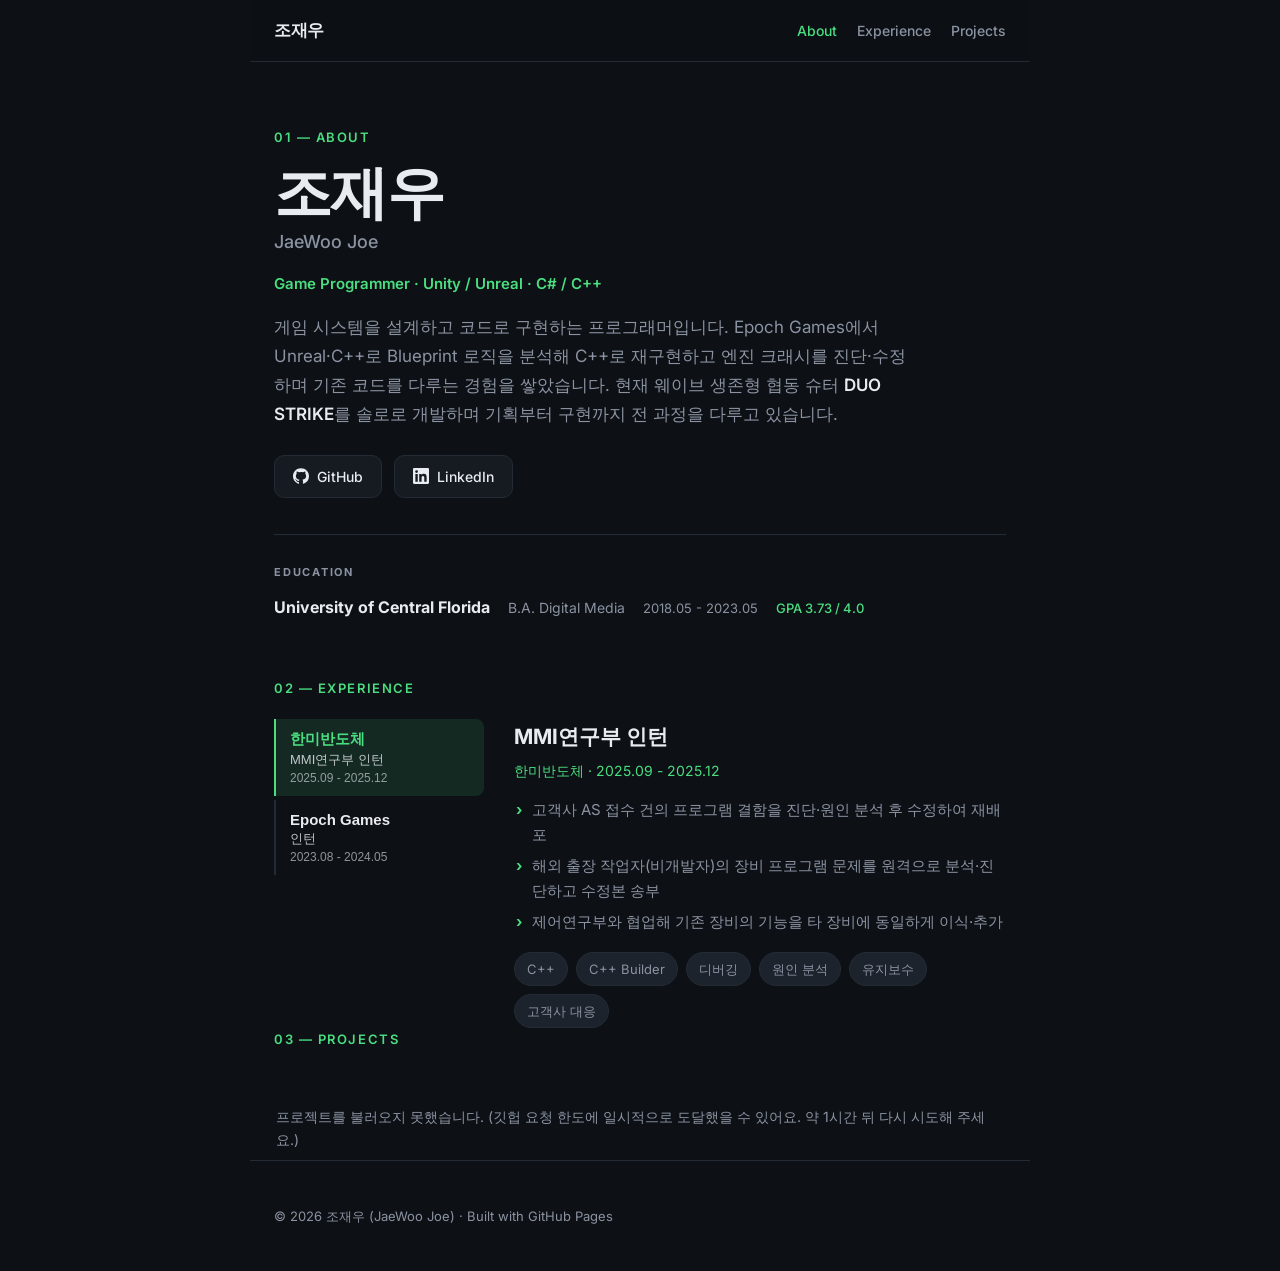
==== index.html @ b23fa03a "Add files via upload" ====
<!DOCTYPE html>
<html lang="ko" data-theme="dark">
<head>
  <meta charset="UTF-8">
  <meta name="viewport" content="width=device-width, initial-scale=1.0">
  <title>조재우 JaeWoo Joe | Game Programmer</title>
  <link rel="preconnect" href="https://fonts.googleapis.com">
  <link rel="preconnect" href="https://fonts.gstatic.com" crossorigin>
  <link href="https://fonts.googleapis.com/css2?family=Inter:wght@400;500;600;700;800&display=swap" rel="stylesheet">
  <link rel="stylesheet" href="style.css">
</head>
<body>

  <!-- 상단 고정 메뉴 -->
  <nav class="topnav">
    <span class="brand">조재우</span>
    <div class="nav-right">
      <div class="navlinks">
        <a href="#about">About</a>
        <a href="#experience">Experience</a>
        <a href="#projects">Projects</a>
      </div>
    </div>
  </nav>

  <main>

    <!-- 01 ABOUT -->
    <header class="hero" id="about">
      <p class="eyebrow">01 — About</p>
      <h1>조재우</h1>
      <p class="enname">JaeWoo Joe</p>
      <p class="role">Game Programmer · Unity / Unreal · C# / C++</p>
      <p class="tagline">
        게임 시스템을 설계하고 코드로 구현하는 프로그래머입니다. Epoch Games에서
        Unreal·C++로 Blueprint 로직을 분석해 C++로 재구현하고 엔진 크래시를 진단·수정하며
        기존 코드를 다루는 경험을 쌓았습니다. 현재 웨이브 생존형 협동 슈터 <strong>DUO STRIKE</strong>를
        솔로로 개발하며 기획부터 구현까지 전 과정을 다루고 있습니다.
      </p>
      <div class="links">
        <a href="https://github.com/joejw7554" target="_blank">
          <svg viewBox="0 0 24 24" width="16" height="16" fill="currentColor"><path d="M12 .5C5.37.5 0 5.78 0 12.29c0 5.2 3.44 9.6 8.21 11.16.6.11.82-.25.82-.56 0-.28-.01-1.02-.02-2-3.34.71-4.04-1.58-4.04-1.58-.55-1.37-1.34-1.74-1.34-1.74-1.09-.73.08-.72.08-.72 1.21.08 1.84 1.22 1.84 1.22 1.07 1.8 2.81 1.28 3.5.98.11-.76.42-1.28.76-1.57-2.67-.3-5.47-1.31-5.47-5.84 0-1.29.47-2.34 1.24-3.17-.12-.3-.54-1.52.12-3.16 0 0 1.01-.32 3.3 1.21a11.6 11.6 0 0 1 3-.4c1.02 0 2.05.13 3 .4 2.29-1.53 3.3-1.21 3.3-1.21.66 1.64.24 2.86.12 3.16.77.83 1.24 1.88 1.24 3.17 0 4.54-2.81 5.53-5.49 5.83.43.37.81 1.1.81 2.22 0 1.6-.01 2.89-.01 3.28 0 .31.21.68.83.56A12.3 12.3 0 0 0 24 12.29C24 5.78 18.63.5 12 .5z"/></svg>
          GitHub
        </a>
        <a href="https://www.linkedin.com/in/jaewoojoe/" target="_blank">
          <svg viewBox="0 0 24 24" width="16" height="16" fill="currentColor"><path d="M20.45 20.45h-3.56v-5.57c0-1.33-.02-3.04-1.85-3.04-1.85 0-2.13 1.45-2.13 2.94v5.67H9.35V9h3.41v1.56h.05c.48-.9 1.64-1.85 3.37-1.85 3.6 0 4.27 2.37 4.27 5.45v6.29zM5.34 7.43a2.06 2.06 0 1 1 0-4.13 2.06 2.06 0 0 1 0 4.13zM7.12 20.45H3.56V9h3.56v11.45zM22.22 0H1.77C.79 0 0 .77 0 1.72v20.56C0 23.23.79 24 1.77 24h20.45c.98 0 1.78-.77 1.78-1.72V1.72C24 .77 23.2 0 22.22 0z"/></svg>
          LinkedIn
        </a>
      </div>

      <div class="edu-row">
        <h3 class="block-label">Education</h3>
        <div class="edu-item">
          <span class="edu-school">University of Central Florida</span>
          <span class="edu-degree">B.A. Digital Media</span>
          <span class="edu-date">2018.05 - 2023.05</span>
          <span class="edu-gpa">GPA 3.73 / 4.0</span>
        </div>
      </div>
    </header>

    <!-- 대표 작품 (클릭 시 프로젝트 팝업) -->
    <section class="featured" id="featured" style="display:none">
      <p class="eyebrow">Featured Project</p>
      <button class="featured-card" id="featuredCard">
        <div class="featured-art">
          <img src="https://raw.githubusercontent.com/joejw7554/2606_Project_DuoStrike/main/images/duostrike.png" alt="DUO STRIKE" onerror="this.remove()">
          <span>DUO STRIKE</span>
        </div>
        <div class="featured-info">
          <h3>DUO STRIKE</h3>
          <p>웨이브 생존형 협동 슈터 — 기획부터 구현까지 직접 진행하는 대표 프로젝트.</p>
          <span class="featured-cta">프로젝트 상세 보기 →</span>
        </div>
      </button>
    </section>

    <!-- 02 EXPERIENCE -->
    <section id="experience">
      <p class="eyebrow">02 — Experience</p>
      <div class="exp-layout">
        <div class="exp-list">
          <button class="exp-tab active" data-target="exp-hanmi">
            <span class="exp-tab-org">한미반도체</span>
            <span class="exp-tab-role">MMI연구부 인턴</span>
            <span class="exp-tab-date">2025.09 - 2025.12</span>
          </button>
          <button class="exp-tab" data-target="exp-epoch">
            <span class="exp-tab-org">Epoch Games</span>
            <span class="exp-tab-role">인턴</span>
            <span class="exp-tab-date">2023.08 - 2024.05</span>
          </button>
        </div>

        <div class="exp-detail">
          <div class="exp-panel active" id="exp-hanmi">
            <h3>MMI연구부 인턴</h3>
            <p class="exp-org">한미반도체 · 2025.09 - 2025.12</p>
            <ul class="exp-desc">
              <li>고객사 AS 접수 건의 프로그램 결함을 진단·원인 분석 후 수정하여 재배포</li>
              <li>해외 출장 작업자(비개발자)의 장비 프로그램 문제를 원격으로 분석·진단하고 수정본 송부</li>
              <li>제어연구부와 협업해 기존 장비의 기능을 타 장비에 동일하게 이식·추가</li>
            </ul>
            <div class="tags">
              <span>C++</span><span>C++ Builder</span><span>디버깅</span><span>원인 분석</span><span>유지보수</span><span>고객사 대응</span>
            </div>
          </div>

          <div class="exp-panel" id="exp-epoch">
            <h3>인턴</h3>
            <p class="exp-org"><a href="https://epochgames.co.uk/wordpress/" target="_blank">Epoch Games</a> · 2023.08 - 2024.05</p>
            <ul class="exp-desc">
              <li>Animal Behavior 킷의 Blueprint 로직을 분석해 Creature 클래스 기반 C++로 재구현</li>
              <li>엔진에서 크래시를 유발하던 기존 대화 플러그인의 원인을 진단하고 수정</li>
              <li>플러그인 동작 및 수정 내용 문서화</li>
            </ul>
            <div class="tags">
              <span>Unreal Engine</span><span>C++</span><span>Blueprint</span><span>플러그인</span>
            </div>
          </div>
        </div>
      </div>
    </section>

    <!-- 03 PROJECTS (GitHub 자동 연동) -->
    <section id="projects">
      <p class="eyebrow">03 — Projects</p>
      <div class="filters" id="filters"></div>
      <div class="grid" id="projectGrid">
        <p class="empty-note">프로젝트를 불러오는 중…</p>
      </div>
    </section>

  </main>

  <footer>
    <p>© 2026 조재우 (JaeWoo Joe) · Built with GitHub Pages</p>
  </footer>

  <!-- 프로젝트 상세 팝업(모달) -->
  <div class="modal-overlay" id="modal" aria-hidden="true">
    <div class="modal" role="dialog" aria-modal="true">
      <div class="modal-head">
        <div>
          <p class="modal-crumb" id="mCrumb"></p>
          <h2 id="mName"></h2>
        </div>
        <button class="modal-close" id="mClose">CLOSE</button>
      </div>
      <div class="modal-body" id="mBody"></div>
    </div>
  </div>

  <script>
    // ===== GitHub 연동 프로젝트 =====
    const GH_USER = "joejw7554";          // 깃헙 아이디
    const HIDE_REPOS = ["joejw7554.github.io"]; // 목록에서 숨길 레포(이 사이트 자체 등)
    // 특정 레포는 깃헙 카드 대신 이 직접 이미지를 사용(캐싱 기다릴 필요 없이 즉시 표시)
    const REPO_IMAGES = {
      "2606_Project_DuoStrike": "https://raw.githubusercontent.com/joejw7554/2606_Project_DuoStrike/main/images/duostrike.png"
    };
    const imgFor = (r) => REPO_IMAGES[r.name] || ("https://opengraph.githubassets.com/" + Date.now() + "/" + r.full_name);
    // 깃헙 언어별 대표 색 (이미지 없는 카드 배경용)
    const LANG_COLORS = {
      "C++": "#f34b7d", "C#": "#178600", "C": "#555555", "Python": "#3572A5",
      "JavaScript": "#f1e05a", "TypeScript": "#3178c6", "HTML": "#e34c26",
      "CSS": "#563d7c", "Java": "#b07219", "Shader": "#6b4fbb", "ShaderLab": "#222c37",
      "GLSL": "#5686a5", "Lua": "#000080", "Go": "#00ADD8", "Rust": "#dea584",
      "Blueprint": "#5b2a86"
    };
    const langColor = (lang) => LANG_COLORS[lang] || "#3a4555";
    const initials = (name) => {
      const parts = name.replace(/[_\-.]+/g, " ").trim().split(/\s+/).filter(Boolean);
      const letters = parts.filter(p => /[A-Za-z]/.test(p[0]));
      const pick = (letters.length ? letters : parts).slice(0, 2).map(p => p[0].toUpperCase()).join("");
      return pick || name.slice(0, 2).toUpperCase();
    };
    const api = (p) => fetch("https://api.github.com" + p, { headers: { "Accept": "application/vnd.github+json" } });

    // ===== 캐싱 (브라우저에 잠깐 저장해서 깃헙 호출 횟수 절약) =====
    const TTL = 30 * 60 * 1000; // 30분
    function cacheGet(k){ try { return JSON.parse(localStorage.getItem(k)); } catch(e){ return null; } }
    function cacheSet(k, data){ try { localStorage.setItem(k, JSON.stringify({ t: Date.now(), data })); } catch(e){} }
    // JSON 호출 (캐시 우선, 실패 시 오래된 캐시라도 사용)
    async function cachedJson(key, url, accept){
      const c = cacheGet(key);
      if (c && (Date.now() - c.t) < TTL) return c.data;
      try {
        const res = await fetch(url, { headers: { "Accept": accept || "application/vnd.github+json" } });
        if (!res.ok) throw new Error("status " + res.status);
        const data = await res.json();
        cacheSet(key, data);
        return data;
      } catch (e) { if (c) return c.data; throw e; }
    }
    // 텍스트 호출 (README용)
    async function cachedText(key, url, accept){
      const c = cacheGet(key);
      if (c && (Date.now() - c.t) < TTL) return c.data;
      try {
        const res = await fetch(url, { headers: { "Accept": accept } });
        if (!res.ok) throw new Error("status " + res.status);
        const data = await res.text();
        cacheSet(key, data);
        return data;
      } catch (e) { if (c) return c.data; throw e; }
    }

    const grid = document.getElementById("projectGrid");
    const filtersEl = document.getElementById("filters");
    let allRepos = [];

    function escapeHtml(s){ return (s||"").replace(/[&<>"]/g, c => ({'&':'&amp;','<':'&lt;','>':'&gt;','"':'&quot;'}[c])); }

    async function loadRepos() {
      try {
        let repos = await cachedJson("gh_repos", "https://api.github.com/users/" + GH_USER + "/repos?per_page=100&sort=updated");
        repos = repos.filter(r => !r.fork && !HIDE_REPOS.includes(r.name));
        allRepos = repos;
        if (repos.length === 0) { grid.innerHTML = '<p class="empty-note">공개된 레포지토리가 없습니다.</p>'; return; }
        buildFilters(repos);
        renderCards(repos);
        wireFeatured(repos);
      } catch (e) {
        grid.innerHTML = '<p class="empty-note">프로젝트를 불러오지 못했습니다. (깃헙 요청 한도에 일시적으로 도달했을 수 있어요. 약 1시간 뒤 다시 시도해 주세요.)</p>';
      }
    }

    // 대표 작품(DuoStrike) 배너 연결 — 이름 표기가 달라도 찾아냄
    function wireFeatured(repos) {
      const norm = s => s.toLowerCase().replace(/[-_ ]/g, "");
      const repo = repos.find(r => norm(r.name).includes("duostrike"));
      const section = document.getElementById("featured");
      const card = document.getElementById("featuredCard");
      if (repo && card) {
        card.addEventListener("click", () => openModal(repo));
        section.style.display = "";
      }
    }

    function buildFilters(repos) {
      const langs = [...new Set(repos.map(r => r.language).filter(Boolean))].sort();
      const cats = ["전체", ...langs];
      filtersEl.innerHTML = "";
      cats.forEach((c, i) => {
        const n = (c === "전체") ? repos.length : repos.filter(r => r.language === c).length;
        const btn = document.createElement("button");
        btn.className = "filter" + (i === 0 ? " active" : "");
        btn.innerHTML = escapeHtml(c) + ' <span class="cnt">' + n + '</span>';
        btn.addEventListener("click", () => {
          [...filtersEl.children].forEach(b => b.classList.remove("active"));
          btn.classList.add("active");
          renderCards(c === "전체" ? repos : repos.filter(r => r.language === c));
        });
        filtersEl.appendChild(btn);
      });
    }

    function renderCards(repos) {
      grid.innerHTML = "";
      repos.forEach(r => {
        const card = document.createElement("article");
        card.className = "pcard";
        let thumb;
        if (REPO_IMAGES[r.name]) {
          // 직접 지정한 이미지가 있으면 그대로 사용 (예: DUO STRIKE)
          thumb = '<div class="pcard-img"><img src="' + REPO_IMAGES[r.name] + '" alt="" loading="lazy" onerror="this.remove()"></div>';
        } else {
          // 없으면 언어 색 배경 + 이니셜
          const col = langColor(r.language);
          thumb = '<div class="pcard-img pcard-initial" style="background:linear-gradient(150deg,' + col + ',rgba(0,0,0,.35))">' +
                    '<span>' + escapeHtml(initials(r.name)) + '</span>' +
                  '</div>';
        }
        card.innerHTML =
          thumb +
          '<div class="pcard-body">' +
            '<h3>' + escapeHtml(r.name) + '</h3>' +
            '<p class="pdesc">' + escapeHtml(r.description || "설명이 없습니다.") + '</p>' +
            (r.language ? '<div class="pcard-tags"><span>' + escapeHtml(r.language) + '</span></div>' : '') +
          '</div>';
        card.addEventListener("click", () => openModal(r));
        grid.appendChild(card);
      });
    }

    // ===== 모달 =====
    const modal = document.getElementById("modal");
    const mBody = document.getElementById("mBody");
    function closeModal(){ modal.classList.remove("open"); modal.setAttribute("aria-hidden","true"); }
    document.getElementById("mClose").addEventListener("click", closeModal);
    modal.addEventListener("click", e => { if (e.target === modal) closeModal(); });
    document.addEventListener("keydown", e => { if (e.key === "Escape") closeModal(); });

    async function openModal(r) {
      document.getElementById("mCrumb").textContent = GH_USER.toUpperCase() + " / " + r.name.toUpperCase();
      document.getElementById("mName").textContent = r.name;
      modal.classList.add("open"); modal.setAttribute("aria-hidden","false");
      const lic = r.license ? r.license.name : "Not specified";
      const tags = (r.topics && r.topics.length) ? r.topics : (r.language ? [r.language] : []);
      mBody.innerHTML =
        '<div class="m-grid">' +
          '<div class="m-block"><h4>OVERVIEW</h4><p>' + escapeHtml(r.description || "설명이 없습니다.") + '</p>' +
            '<div class="m-meta">' +
              '<div><span class="m-label">REPOSITORY</span><a href="' + r.html_url + '" target="_blank">' + escapeHtml(r.full_name) + '</a></div>' +
              (r.homepage ? '<div><span class="m-label">WEBSITE</span><a href="' + r.homepage + '" target="_blank">' + escapeHtml(r.homepage) + '</a></div>' : '') +
              '<div><span class="m-label">UPDATED</span>' + r.updated_at.slice(0,10) + '</div>' +
              '<div><span class="m-label">STATS</span>Stars ' + r.stargazers_count + ' / Forks ' + r.forks_count + ' / Issues ' + r.open_issues_count + '</div>' +
              '<div><span class="m-label">DEFAULT BRANCH</span>' + escapeHtml(r.default_branch) + '</div>' +
              '<div><span class="m-label">LANGUAGE</span>' + escapeHtml(r.language || "—") + '</div>' +
              '<div><span class="m-label">LICENSE</span>' + escapeHtml(lic) + '</div>' +
            '</div>' +
            '<div class="m-tags">' + tags.map(t => '<span>' + escapeHtml(t) + '</span>').join("") + '</div>' +
          '</div>' +
        '</div>' +
        '<div class="m-block"><h4>README</h4><pre id="mReadme" class="m-readme">불러오는 중…</pre></div>' +
        '<div class="m-block"><h4>RECENT COMMITS</h4><div id="mCommits" class="m-commits">불러오는 중…</div></div>';

      // 커밋 (캐시 사용)
      cachedJson("gh_commits_" + r.full_name, "https://api.github.com/repos/" + r.full_name + "/commits?per_page=8")
        .then(cs => {
          const el = document.getElementById("mCommits");
          if (!el) return;
          if (!cs || !cs.length) { el.textContent = "커밋 정보가 없습니다."; return; }
          el.innerHTML = cs.map(c =>
            '<div class="m-commit"><code>' + c.sha.slice(0,7) + '</code> ' +
            escapeHtml(c.commit.message.split("\n")[0]) +
            ' <span class="m-cdate">' + (c.commit.author ? c.commit.author.date.slice(0,10) : "") + '</span></div>'
          ).join("");
        }).catch(()=>{ const el=document.getElementById("mCommits"); if(el) el.textContent="커밋을 불러오지 못했습니다."; });

      // README (캐시 사용)
      cachedText("gh_readme_" + r.full_name, "https://api.github.com/repos/" + r.full_name + "/readme", "application/vnd.github.raw")
        .then(txt => {
          const el = document.getElementById("mReadme");
          if (!el) return;
          el.textContent = txt ? txt.slice(0, 1200) + (txt.length > 1200 ? "\n…" : "") : "README가 없습니다.";
        }).catch(()=>{ const el=document.getElementById("mReadme"); if(el) el.textContent="README를 불러오지 못했습니다."; });
    }

    loadRepos();

    // 경력: 목록 클릭 → 상세 전환
    const expTabs = document.querySelectorAll('.exp-tab');
    const expPanels = document.querySelectorAll('.exp-panel');
    expTabs.forEach(tab => {
      tab.addEventListener('click', () => {
        expTabs.forEach(t => t.classList.remove('active'));
        expPanels.forEach(p => p.classList.remove('active'));
        tab.classList.add('active');
        document.getElementById(tab.dataset.target).classList.add('active');
      });
    });

    // 스크롤 위치에 따라 메뉴 강조
    const navAnchors = document.querySelectorAll('.navlinks a');
    const spy = new IntersectionObserver((entries) => {
      entries.forEach(e => {
        if (e.isIntersecting) {
          navAnchors.forEach(a => a.classList.remove('active'));
          const link = document.querySelector('.navlinks a[href="#' + e.target.id + '"]');
          if (link) link.classList.add('active');
        }
      });
    }, { rootMargin: '-40% 0px -55% 0px' });
    document.querySelectorAll('main > section, main > header').forEach(s => spy.observe(s));
  </script>

</body>
</html>
---- style.css ----
/* ===== 테마 색 (다크 고정) ===== */
:root {
  --bg: #0d1014;
  --surface: #161b22;
  --surface-2: #1c232c;
  --text: #e8ebf0;
  --muted: #8b93a3;
  --accent: #4ade80;
  --accent-soft: rgba(74,222,128,.12);
  --border: #232b35;
  --shadow: 0 1px 0 rgba(255,255,255,.02);
}

* { margin: 0; padding: 0; box-sizing: border-box; }

body {
  background: var(--bg);
  color: var(--text);
  font-family: "Inter", -apple-system, "Apple SD Gothic Neo", "Malgun Gothic", sans-serif;
  line-height: 1.7;
  scroll-behavior: smooth;
  transition: background .3s, color .3s;
  -webkit-font-smoothing: antialiased;
}

main { max-width: 780px; margin: 0 auto; padding: 0 24px; }

/* ===== 상단 메뉴 ===== */
.topnav {
  position: sticky; top: 0; z-index: 20;
  display: flex; justify-content: space-between; align-items: center;
  max-width: 780px; margin: 0 auto; padding: 16px 24px;
  background: color-mix(in srgb, var(--bg) 82%, transparent);
  backdrop-filter: blur(10px);
  border-bottom: 1px solid var(--border);
}
.brand { font-weight: 800; font-size: 17px; letter-spacing: -.02em; }
.brand-dot { color: var(--accent); }
.nav-right { display: flex; align-items: center; gap: 18px; }
.navlinks { display: flex; gap: 20px; }
.navlinks a { color: var(--muted); text-decoration: none; font-size: 14px; font-weight: 500; transition: color .2s; }
.navlinks a:hover, .navlinks a.active { color: var(--accent); }

#about, #experience, #projects { scroll-margin-top: 72px; }

/* ===== 공통 라벨 ===== */
.eyebrow {
  color: var(--accent); font-size: 13px; font-weight: 600;
  letter-spacing: .12em; text-transform: uppercase; margin-bottom: 20px;
}

/* ===== HERO ===== */
.hero { padding: 64px 0 56px; }
.hero .eyebrow { margin-bottom: 14px; }
.hero h1 { font-size: 58px; font-weight: 800; letter-spacing: -.03em; line-height: 1.05; }
.enname { color: var(--muted); font-size: 18px; font-weight: 500; margin-top: 4px; }
.role { color: var(--accent); font-weight: 600; font-size: 15px; margin: 14px 0 16px; }
.tagline { color: var(--muted); font-size: 17px; max-width: 640px; }
.tagline strong { color: var(--text); font-weight: 600; }

.links { margin-top: 26px; display: flex; gap: 12px; flex-wrap: wrap; }
.links a {
  display: inline-flex; align-items: center; gap: 8px;
  color: var(--text); text-decoration: none; font-weight: 500; font-size: 14px;
  border: 1px solid var(--border); padding: 9px 18px; border-radius: 10px;
  background: var(--surface); transition: all .2s;
}
.links a svg { flex-shrink: 0; }
.links a:hover { border-color: var(--accent); color: var(--accent); transform: translateY(-1px); }

/* 교육 (소개글 아래 가로 한 줄) */
.edu-row { margin-top: 36px; padding-top: 28px; border-top: 1px solid var(--border); }
.block-label { font-size: 11px; color: var(--muted); letter-spacing: .16em; text-transform: uppercase; margin-bottom: 12px; }
.edu-row .edu-item { display: flex; align-items: baseline; flex-wrap: wrap; gap: 6px 18px; }
.edu-school { font-weight: 700; font-size: 16px; }
.edu-degree { color: var(--muted); font-size: 14px; }
.edu-date { color: var(--muted); font-size: 13px; }
.edu-gpa { color: var(--accent); font-size: 13px; font-weight: 500; }

/* ===== 대표 작품 배너 ===== */
.featured { padding: 8px 0 48px; border-top: none; }
.featured .eyebrow { margin-bottom: 16px; }
.featured-card {
  display: grid; grid-template-columns: 240px 1fr; gap: 0;
  width: 100%; text-align: left; cursor: pointer; overflow: hidden;
  background: var(--surface); border: 1px solid var(--border);
  border-radius: 16px; box-shadow: var(--shadow); transition: transform .2s, border-color .2s;
}
.featured-card:hover { border-color: var(--accent); transform: translateY(-2px); }
.featured-art {
  position: relative; display: grid; place-items: center; min-height: 150px;
  background:
    radial-gradient(120% 120% at 20% 0%, rgba(74,222,128,.25), transparent 55%),
    linear-gradient(135deg, #12331f, #0d1014 70%);
}
.featured-art img { position: absolute; inset: 0; width: 100%; height: 100%; object-fit: cover; }
.featured-art img + span { display: none; }
.featured-art span {
  font-weight: 800; font-size: 22px; letter-spacing: .04em; color: var(--text);
  text-shadow: 0 1px 12px rgba(0,0,0,.5);
}
.featured-info { padding: 22px 26px; display: flex; flex-direction: column; justify-content: center; }
.featured-info h3 { font-size: 22px; font-weight: 700; margin-bottom: 6px; }
.featured-info p { color: var(--muted); font-size: 15px; }
.featured-cta { color: var(--accent); font-size: 14px; font-weight: 500; margin-top: 14px; }

/* ===== EXPERIENCE ===== */
.exp-layout { display: grid; grid-template-columns: 210px 1fr; gap: 30px; }
.exp-list { display: flex; flex-direction: column; gap: 4px; }
.exp-tab {
  display: flex; flex-direction: column; gap: 2px; text-align: left;
  background: transparent; border: none; border-left: 2px solid var(--border);
  padding: 11px 14px; cursor: pointer; border-radius: 0 8px 8px 0; transition: all .2s;
}
.exp-tab:hover { background: var(--surface); }
.exp-tab.active { border-left-color: var(--accent); background: var(--accent-soft); }
.exp-tab-org { color: var(--text); font-weight: 600; font-size: 15px; }
.exp-tab-role { color: var(--text); opacity: .82; font-size: 13px; }
.exp-tab-date { color: var(--text); opacity: .6; font-size: 12px; }
.exp-tab.active .exp-tab-org { color: var(--accent); }

.exp-panel { display: none; }
.exp-panel.active { display: block; animation: fade .3s ease; }
@keyframes fade { from { opacity: 0; transform: translateY(6px); } to { opacity: 1; transform: none; } }
.exp-panel h3 { font-size: 21px; font-weight: 700; margin-bottom: 4px; }
.exp-org { color: var(--accent); font-size: 14px; margin-bottom: 14px; }
.exp-org a { color: var(--accent); text-decoration: none; }
.exp-org a:hover { text-decoration: underline; }
.exp-desc { color: var(--muted); font-size: 15px; list-style: none; }
.exp-desc li { position: relative; padding-left: 18px; margin-bottom: 5px; }
.exp-desc li::before { content: "›"; position: absolute; left: 2px; color: var(--accent); font-weight: 700; }

/* 태그 */
.tags { display: flex; flex-wrap: wrap; gap: 8px; margin-top: 18px; }
.tags span {
  background: var(--surface-2); border: 1px solid var(--border);
  padding: 5px 12px; border-radius: 20px; font-size: 13px; color: var(--muted);
}

/* ===== PROJECTS ===== */
.filters { display: flex; flex-wrap: wrap; gap: 8px; margin-bottom: 26px; }
.filter {
  display: inline-flex; align-items: center; gap: 7px;
  background: var(--surface); color: var(--muted);
  border: 1px solid var(--border); padding: 7px 15px; border-radius: 22px;
  font-size: 14px; font-weight: 500; cursor: pointer; transition: all .2s;
}
.filter:hover { color: var(--text); border-color: var(--muted); }
.filter.active { background: var(--accent); color: #08130c; border-color: var(--accent); font-weight: 600; }
.filter .cnt { font-size: 12px; opacity: .7; }
.filter.active .cnt { opacity: .85; }

.grid { display: grid; grid-template-columns: repeat(2, 1fr); gap: 14px; }
.pcard {
  display: grid; grid-template-columns: 116px 1fr;
  background: var(--surface); border: 1px solid var(--border);
  border-radius: 12px; overflow: hidden; box-shadow: var(--shadow);
  transition: transform .2s, border-color .2s; cursor: pointer;
}
.pcard:hover { border-color: var(--accent); transform: translateY(-2px); }
.pcard-img {
  position: relative; display: grid; place-items: center; min-height: 100px;
  background: linear-gradient(135deg, #1a2230, #0d1014);
}
.pcard-img img { position: absolute; inset: 0; width: 100%; height: 100%; object-fit: cover; }
.pcard-initial span {
  font-weight: 800; font-size: 26px; letter-spacing: .02em; color: #fff;
  text-shadow: 0 1px 6px rgba(0,0,0,.35);
}
.pcard-body { padding: 12px 15px; display: flex; flex-direction: column; justify-content: center; }
.pcard-body h3 { font-size: 14px; font-weight: 700; margin-bottom: 4px; }
.pdesc {
  color: var(--muted); font-size: 12px; margin-bottom: 8px; line-height: 1.5;
  display: -webkit-box; -webkit-line-clamp: 2; -webkit-box-orient: vertical; overflow: hidden;
}
.pcard-tags span {
  display: inline-block; background: var(--surface-2); border: 1px solid var(--border);
  padding: 2px 9px; border-radius: 12px; font-size: 10px; color: var(--muted);
  text-transform: uppercase; letter-spacing: .04em;
}
.empty-note { color: var(--muted); font-size: 14px; padding: 8px 2px; grid-column: 1 / -1; }

/* ===== 프로젝트 상세 모달 ===== */
.modal-overlay {
  position: fixed; inset: 0; z-index: 50;
  display: none; align-items: flex-start; justify-content: center;
  background: rgba(5,7,10,.7); backdrop-filter: blur(4px);
  padding: 40px 16px; overflow-y: auto;
}
.modal-overlay.open { display: flex; }
.modal {
  width: 100%; max-width: 880px; background: var(--bg);
  border: 1px solid var(--border); border-radius: 16px; overflow: hidden;
  animation: fade .25s ease;
}
.modal-head {
  display: flex; justify-content: space-between; align-items: flex-start;
  padding: 22px 26px; border-bottom: 1px solid var(--border);
}
.modal-crumb { color: var(--muted); font-size: 12px; letter-spacing: .12em; }
.modal-head h2 { font-size: 26px; font-weight: 800; margin-top: 4px; }
.modal-close {
  background: transparent; color: var(--muted); border: 1px solid var(--border);
  padding: 7px 16px; border-radius: 20px; font-size: 12px; letter-spacing: .1em;
  cursor: pointer; transition: all .2s; flex-shrink: 0;
}
.modal-close:hover { color: var(--accent); border-color: var(--accent); }
.modal-body { padding: 24px 26px; display: flex; flex-direction: column; gap: 18px; }
.m-grid { display: block; }
.m-imgblock { align-self: start; }
.m-ogwrap {
  position: relative; aspect-ratio: 2 / 1; overflow: hidden;
  border: 1px solid var(--border); border-radius: 12px; background: var(--surface-2);
}
.m-ogimg { position: absolute; inset: 0; width: 100%; height: 100%; object-fit: cover; }
.m-ogcard { position: absolute; inset: 0; padding: 18px; display: flex; flex-direction: column; gap: 8px; }
.m-ogname { font-weight: 700; font-size: 15px; word-break: break-all; }
.m-ogdesc { color: var(--muted); font-size: 13px; flex: 1; overflow: hidden; }
.m-ogstats { display: flex; gap: 14px; color: var(--muted); font-size: 13px; }
.m-ogstats span:last-child { color: var(--accent); }
.m-block { background: var(--surface); border: 1px solid var(--border); border-radius: 14px; padding: 22px 24px; }
.m-block h4 { font-size: 12px; letter-spacing: .14em; color: var(--muted); margin-bottom: 14px; }
.m-block > p { color: var(--text); font-size: 15px; margin-bottom: 18px; }
.m-meta { display: grid; grid-template-columns: 1fr 1fr; gap: 16px 24px; }
.m-meta > div { display: flex; flex-direction: column; gap: 3px; font-size: 14px; }
.m-label { font-size: 11px; letter-spacing: .1em; color: var(--muted); }
.m-meta a { color: var(--accent); text-decoration: none; word-break: break-all; }
.m-meta a:hover { text-decoration: underline; }
.m-tags { display: flex; flex-wrap: wrap; gap: 8px; margin-top: 18px; }
.m-tags span { background: var(--surface-2); border: 1px solid var(--border); padding: 4px 12px; border-radius: 20px; font-size: 12px; color: var(--muted); }
.m-commits { display: flex; flex-direction: column; gap: 8px; }
.m-commit { font-size: 14px; color: var(--text); }
.m-commit code { color: var(--accent); font-size: 13px; }
.m-cdate { color: var(--muted); font-size: 12px; }
.m-readme {
  white-space: pre-wrap; word-break: break-word; font-size: 13px; line-height: 1.6;
  color: var(--muted); max-height: 320px; overflow-y: auto;
  font-family: ui-monospace, "SFMono-Regular", Menlo, monospace;
}

/* ===== 하단 ===== */
footer { max-width: 780px; margin: 0 auto; padding: 44px 24px; border-top: 1px solid var(--border); color: var(--muted); font-size: 13px; }

/* ===== 모바일 ===== */
@media (max-width: 640px) {
  .hero h1 { font-size: 42px; }
  .tagline { font-size: 16px; }
  .grid { grid-template-columns: 1fr; }
  .navlinks { gap: 13px; font-size: 13px; }
  .exp-layout { grid-template-columns: 1fr; gap: 16px; }
  .exp-list { flex-direction: row; overflow-x: auto; padding-bottom: 4px; }
  .exp-tab { border-left: none; border-bottom: 2px solid var(--border); border-radius: 8px 8px 0 0; min-width: 140px; flex-shrink: 0; }
  .exp-tab.active { border-left: none; border-bottom-color: var(--accent); }
  .m-meta { grid-template-columns: 1fr; }
  .m-grid { grid-template-columns: 1fr; }
  .modal-head h2 { font-size: 22px; }
  .featured-card { grid-template-columns: 1fr; }
  .featured-art { min-height: 120px; }
}
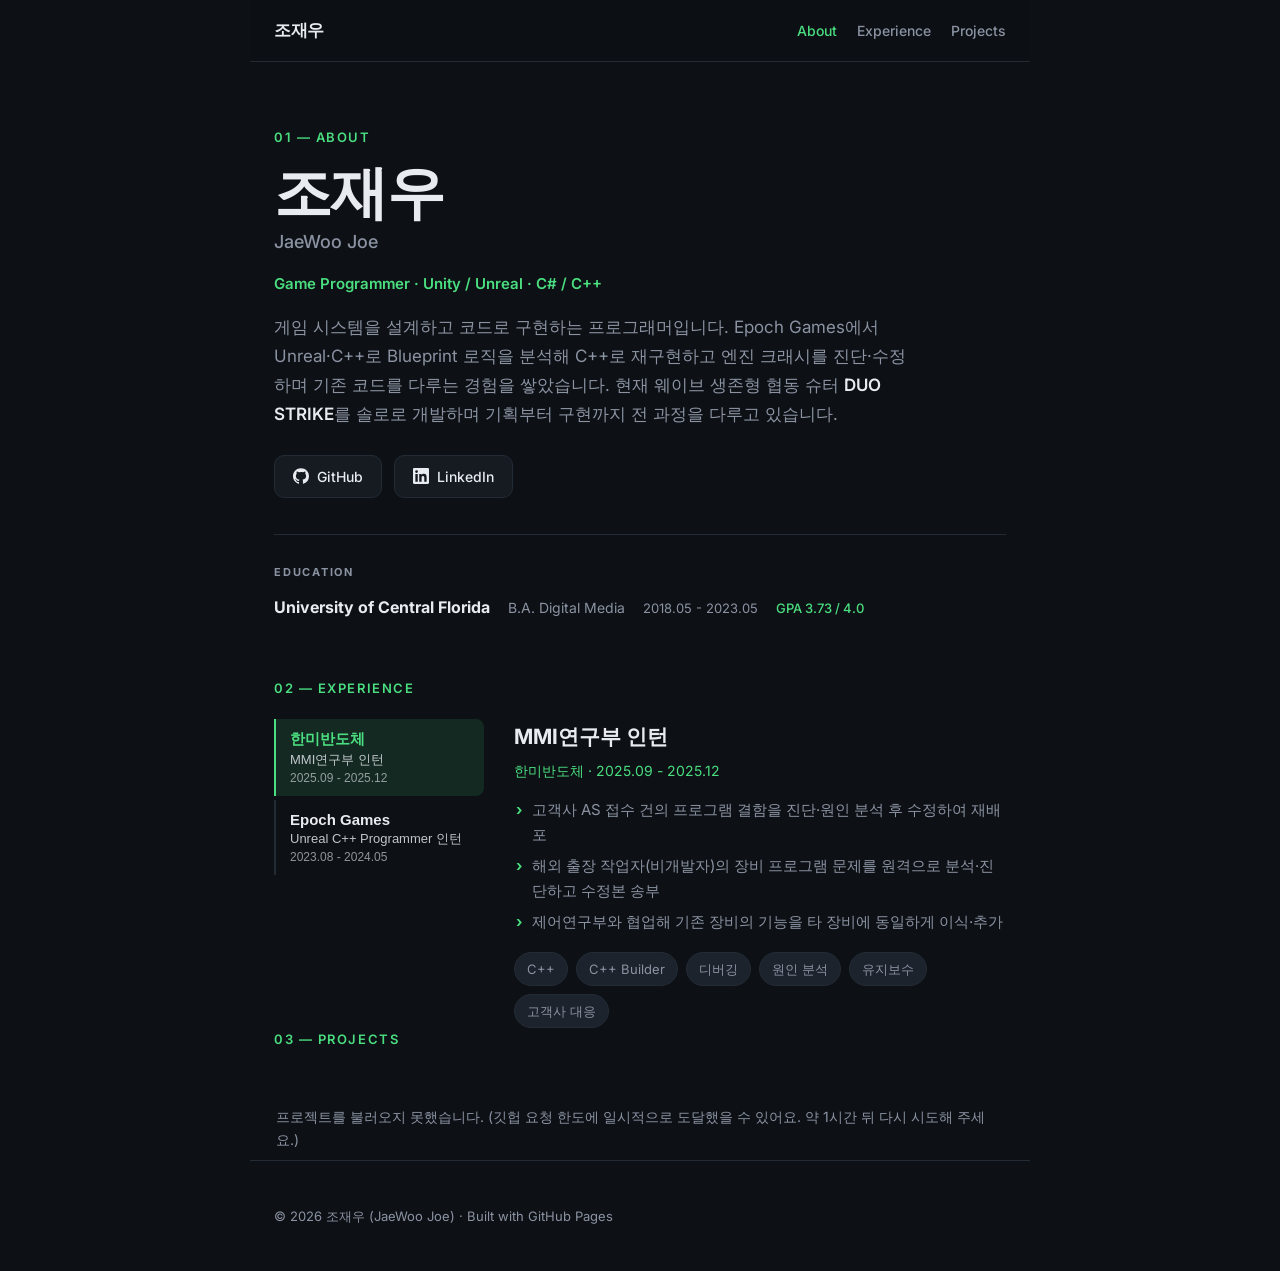
==== commit c9cb038e: "Add files via upload" ====
--- a/index.html
+++ b/index.html
@@ -87,7 +87,7 @@
           </button>
           <button class="exp-tab" data-target="exp-epoch">
             <span class="exp-tab-org">Epoch Games</span>
-            <span class="exp-tab-role">인턴</span>
+            <span class="exp-tab-role">Unreal C++ Programmer 인턴</span>
             <span class="exp-tab-date">2023.08 - 2024.05</span>
           </button>
         </div>
@@ -107,7 +107,7 @@
           </div>
 
           <div class="exp-panel" id="exp-epoch">
-            <h3>인턴</h3>
+            <h3>Unreal C++ Programmer 인턴</h3>
             <p class="exp-org"><a href="https://epochgames.co.uk/wordpress/" target="_blank">Epoch Games</a> · 2023.08 - 2024.05</p>
             <ul class="exp-desc">
               <li>Animal Behavior 킷의 Blueprint 로직을 분석해 Creature 클래스 기반 C++로 재구현</li>
@@ -261,24 +261,11 @@
       repos.forEach(r => {
         const card = document.createElement("article");
         card.className = "pcard";
-        let thumb;
-        if (REPO_IMAGES[r.name]) {
-          // 직접 지정한 이미지가 있으면 그대로 사용 (예: DUO STRIKE)
-          thumb = '<div class="pcard-img"><img src="' + REPO_IMAGES[r.name] + '" alt="" loading="lazy" onerror="this.remove()"></div>';
-        } else {
-          // 없으면 언어 색 배경 + 이니셜
-          const col = langColor(r.language);
-          thumb = '<div class="pcard-img pcard-initial" style="background:linear-gradient(150deg,' + col + ',rgba(0,0,0,.35))">' +
-                    '<span>' + escapeHtml(initials(r.name)) + '</span>' +
-                  '</div>';
-        }
         card.innerHTML =
-          thumb +
-          '<div class="pcard-body">' +
-            '<h3>' + escapeHtml(r.name) + '</h3>' +
-            '<p class="pdesc">' + escapeHtml(r.description || "설명이 없습니다.") + '</p>' +
-            (r.language ? '<div class="pcard-tags"><span>' + escapeHtml(r.language) + '</span></div>' : '') +
-          '</div>';
+          '<h3>' + escapeHtml(r.name) + '</h3>' +
+          '<p class="pcat">' + escapeHtml(r.language || "—") + '</p>' +
+          '<p class="pdesc">' + escapeHtml(r.description || "설명이 없습니다.") + '</p>' +
+          '<div class="pcard-foot"><span>★ ' + r.stargazers_count + '</span><span>⑂ ' + r.forks_count + '</span></div>';
         card.addEventListener("click", () => openModal(r));
         grid.appendChild(card);
       });
--- a/style.css
+++ b/style.css
@@ -100,7 +100,7 @@
   text-shadow: 0 1px 12px rgba(0,0,0,.5);
 }
 .featured-info { padding: 22px 26px; display: flex; flex-direction: column; justify-content: center; }
-.featured-info h3 { font-size: 22px; font-weight: 700; margin-bottom: 6px; }
+.featured-info h3 { font-size: 22px; font-weight: 700; margin-bottom: 6px; color: var(--text); }
 .featured-info p { color: var(--muted); font-size: 15px; }
 .featured-cta { color: var(--accent); font-size: 14px; font-weight: 500; margin-top: 14px; }
 
@@ -152,32 +152,15 @@
 
 .grid { display: grid; grid-template-columns: repeat(2, 1fr); gap: 14px; }
 .pcard {
-  display: grid; grid-template-columns: 116px 1fr;
   background: var(--surface); border: 1px solid var(--border);
-  border-radius: 12px; overflow: hidden; box-shadow: var(--shadow);
+  border-radius: 14px; padding: 20px 22px; box-shadow: var(--shadow);
   transition: transform .2s, border-color .2s; cursor: pointer;
 }
 .pcard:hover { border-color: var(--accent); transform: translateY(-2px); }
-.pcard-img {
-  position: relative; display: grid; place-items: center; min-height: 100px;
-  background: linear-gradient(135deg, #1a2230, #0d1014);
-}
-.pcard-img img { position: absolute; inset: 0; width: 100%; height: 100%; object-fit: cover; }
-.pcard-initial span {
-  font-weight: 800; font-size: 26px; letter-spacing: .02em; color: #fff;
-  text-shadow: 0 1px 6px rgba(0,0,0,.35);
-}
-.pcard-body { padding: 12px 15px; display: flex; flex-direction: column; justify-content: center; }
-.pcard-body h3 { font-size: 14px; font-weight: 700; margin-bottom: 4px; }
-.pdesc {
-  color: var(--muted); font-size: 12px; margin-bottom: 8px; line-height: 1.5;
-  display: -webkit-box; -webkit-line-clamp: 2; -webkit-box-orient: vertical; overflow: hidden;
-}
-.pcard-tags span {
-  display: inline-block; background: var(--surface-2); border: 1px solid var(--border);
-  padding: 2px 9px; border-radius: 12px; font-size: 10px; color: var(--muted);
-  text-transform: uppercase; letter-spacing: .04em;
-}
+.pcard h3 { font-size: 17px; font-weight: 700; margin-bottom: 4px; }
+.pcat { color: var(--accent); font-size: 12px; font-weight: 500; margin-bottom: 10px; }
+.pdesc { color: var(--muted); font-size: 14px; }
+.pcard-foot { display: flex; gap: 14px; margin-top: 12px; color: var(--muted); font-size: 13px; }
 .empty-note { color: var(--muted); font-size: 14px; padding: 8px 2px; grid-column: 1 / -1; }
 
 /* ===== 프로젝트 상세 모달 ===== */
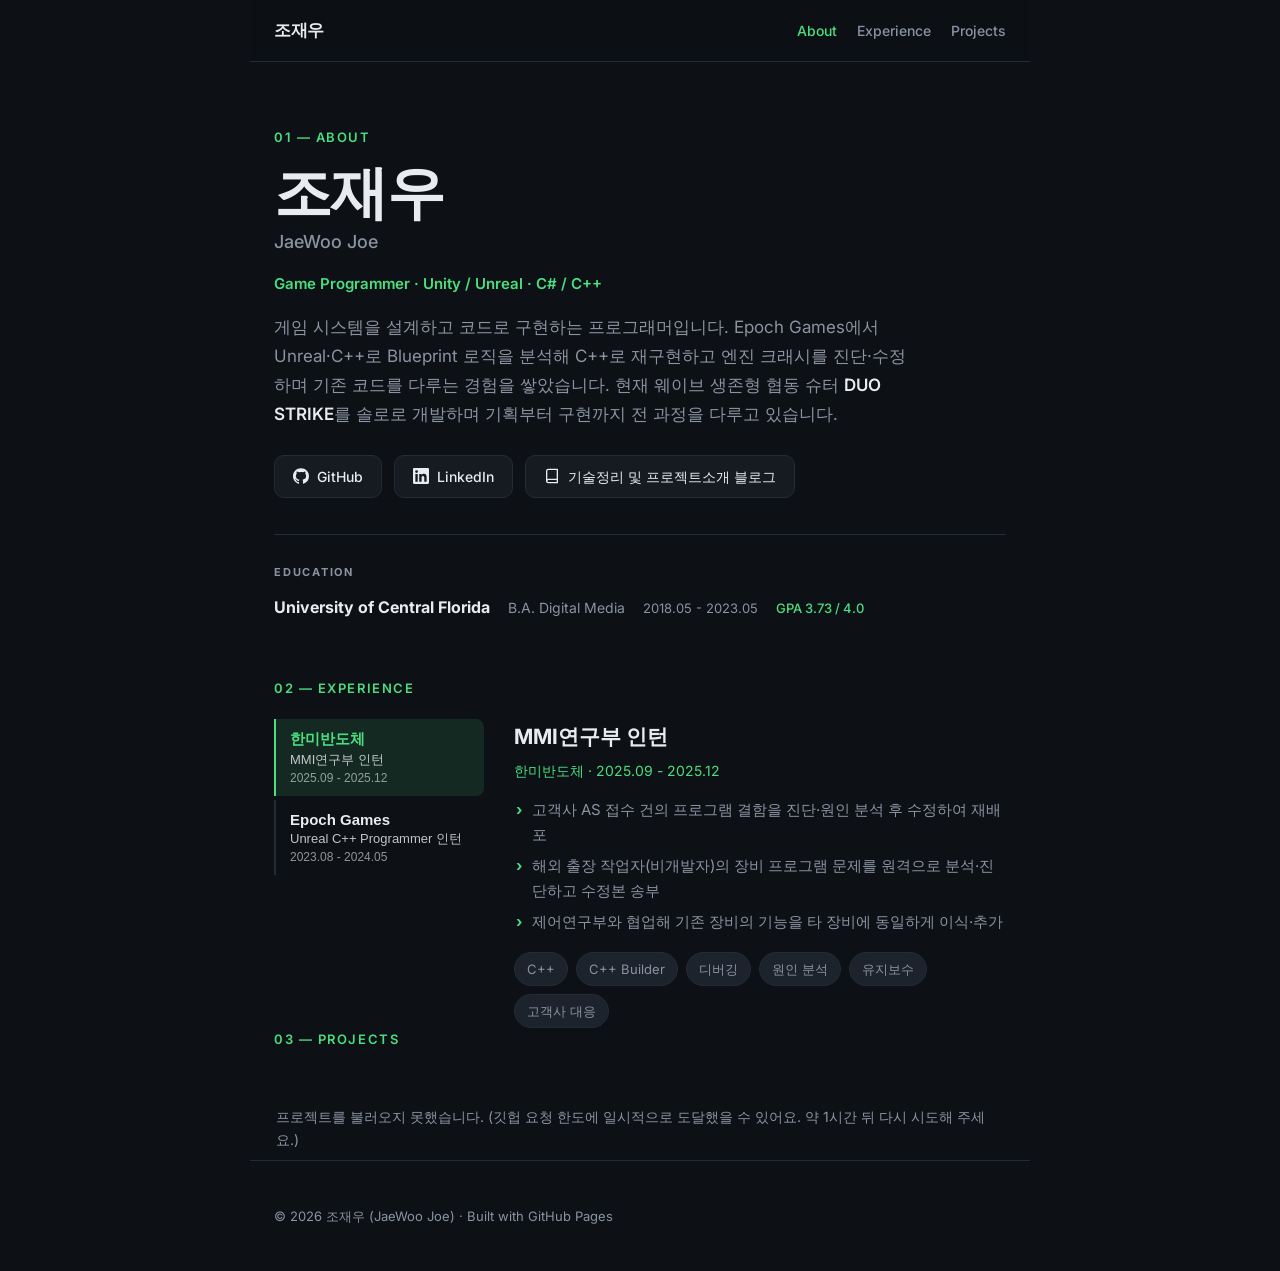
==== commit fa615b29: "Add files via upload" ====
--- a/index.html
+++ b/index.html
@@ -46,6 +46,10 @@
           <svg viewBox="0 0 24 24" width="16" height="16" fill="currentColor"><path d="M20.45 20.45h-3.56v-5.57c0-1.33-.02-3.04-1.85-3.04-1.85 0-2.13 1.45-2.13 2.94v5.67H9.35V9h3.41v1.56h.05c.48-.9 1.64-1.85 3.37-1.85 3.6 0 4.27 2.37 4.27 5.45v6.29zM5.34 7.43a2.06 2.06 0 1 1 0-4.13 2.06 2.06 0 0 1 0 4.13zM7.12 20.45H3.56V9h3.56v11.45zM22.22 0H1.77C.79 0 0 .77 0 1.72v20.56C0 23.23.79 24 1.77 24h20.45c.98 0 1.78-.77 1.78-1.72V1.72C24 .77 23.2 0 22.22 0z"/></svg>
           LinkedIn
         </a>
+        <a href="https://velog.io/@jaewoojoe/series" target="_blank">
+          <svg viewBox="0 0 24 24" width="16" height="16" fill="none" stroke="currentColor" stroke-width="2" stroke-linecap="round" stroke-linejoin="round"><path d="M4 19.5A2.5 2.5 0 0 1 6.5 17H20"/><path d="M6.5 2H20v20H6.5A2.5 2.5 0 0 1 4 19.5v-15A2.5 2.5 0 0 1 6.5 2z"/></svg>
+          기술정리 및 프로젝트소개 블로그
+        </a>
       </div>
 
       <div class="edu-row">
@@ -64,12 +68,12 @@
       <p class="eyebrow">Featured Project</p>
       <button class="featured-card" id="featuredCard">
         <div class="featured-art">
-          <img src="https://raw.githubusercontent.com/joejw7554/2606_Project_DuoStrike/main/images/duostrike.png" alt="DUO STRIKE" onerror="this.remove()">
+          <img src="https://raw.githubusercontent.com/joejw7554/2606_Project_DuoStrike/main/Images/DuoStrike.png" alt="DUO STRIKE" onerror="this.remove()">
           <span>DUO STRIKE</span>
         </div>
         <div class="featured-info">
           <h3>DUO STRIKE</h3>
-          <p>웨이브 생존형 협동 슈터 — 기획부터 구현까지 직접 진행하는 대표 프로젝트.</p>
+          <p id="featuredDesc">웨이브 생존형 협동 슈터 — 기획부터 구현까지 직접 진행하는 대표 프로젝트.</p>
           <span class="featured-cta">프로젝트 상세 보기 →</span>
         </div>
       </button>
@@ -157,7 +161,7 @@
     const HIDE_REPOS = ["joejw7554.github.io"]; // 목록에서 숨길 레포(이 사이트 자체 등)
     // 특정 레포는 깃헙 카드 대신 이 직접 이미지를 사용(캐싱 기다릴 필요 없이 즉시 표시)
     const REPO_IMAGES = {
-      "2606_Project_DuoStrike": "https://raw.githubusercontent.com/joejw7554/2606_Project_DuoStrike/main/images/duostrike.png"
+      "2606_Project_DuoStrike": "https://raw.githubusercontent.com/joejw7554/2606_Project_DuoStrike/main/Images/DuoStrike.png"
     };
     const imgFor = (r) => REPO_IMAGES[r.name] || ("https://opengraph.githubassets.com/" + Date.now() + "/" + r.full_name);
     // 깃헙 언어별 대표 색 (이미지 없는 카드 배경용)
@@ -234,6 +238,8 @@
       const card = document.getElementById("featuredCard");
       if (repo && card) {
         card.addEventListener("click", () => openModal(repo));
+        const descEl = document.getElementById("featuredDesc");
+        if (descEl && repo.description) descEl.textContent = repo.description;
         section.style.display = "";
       }
     }
